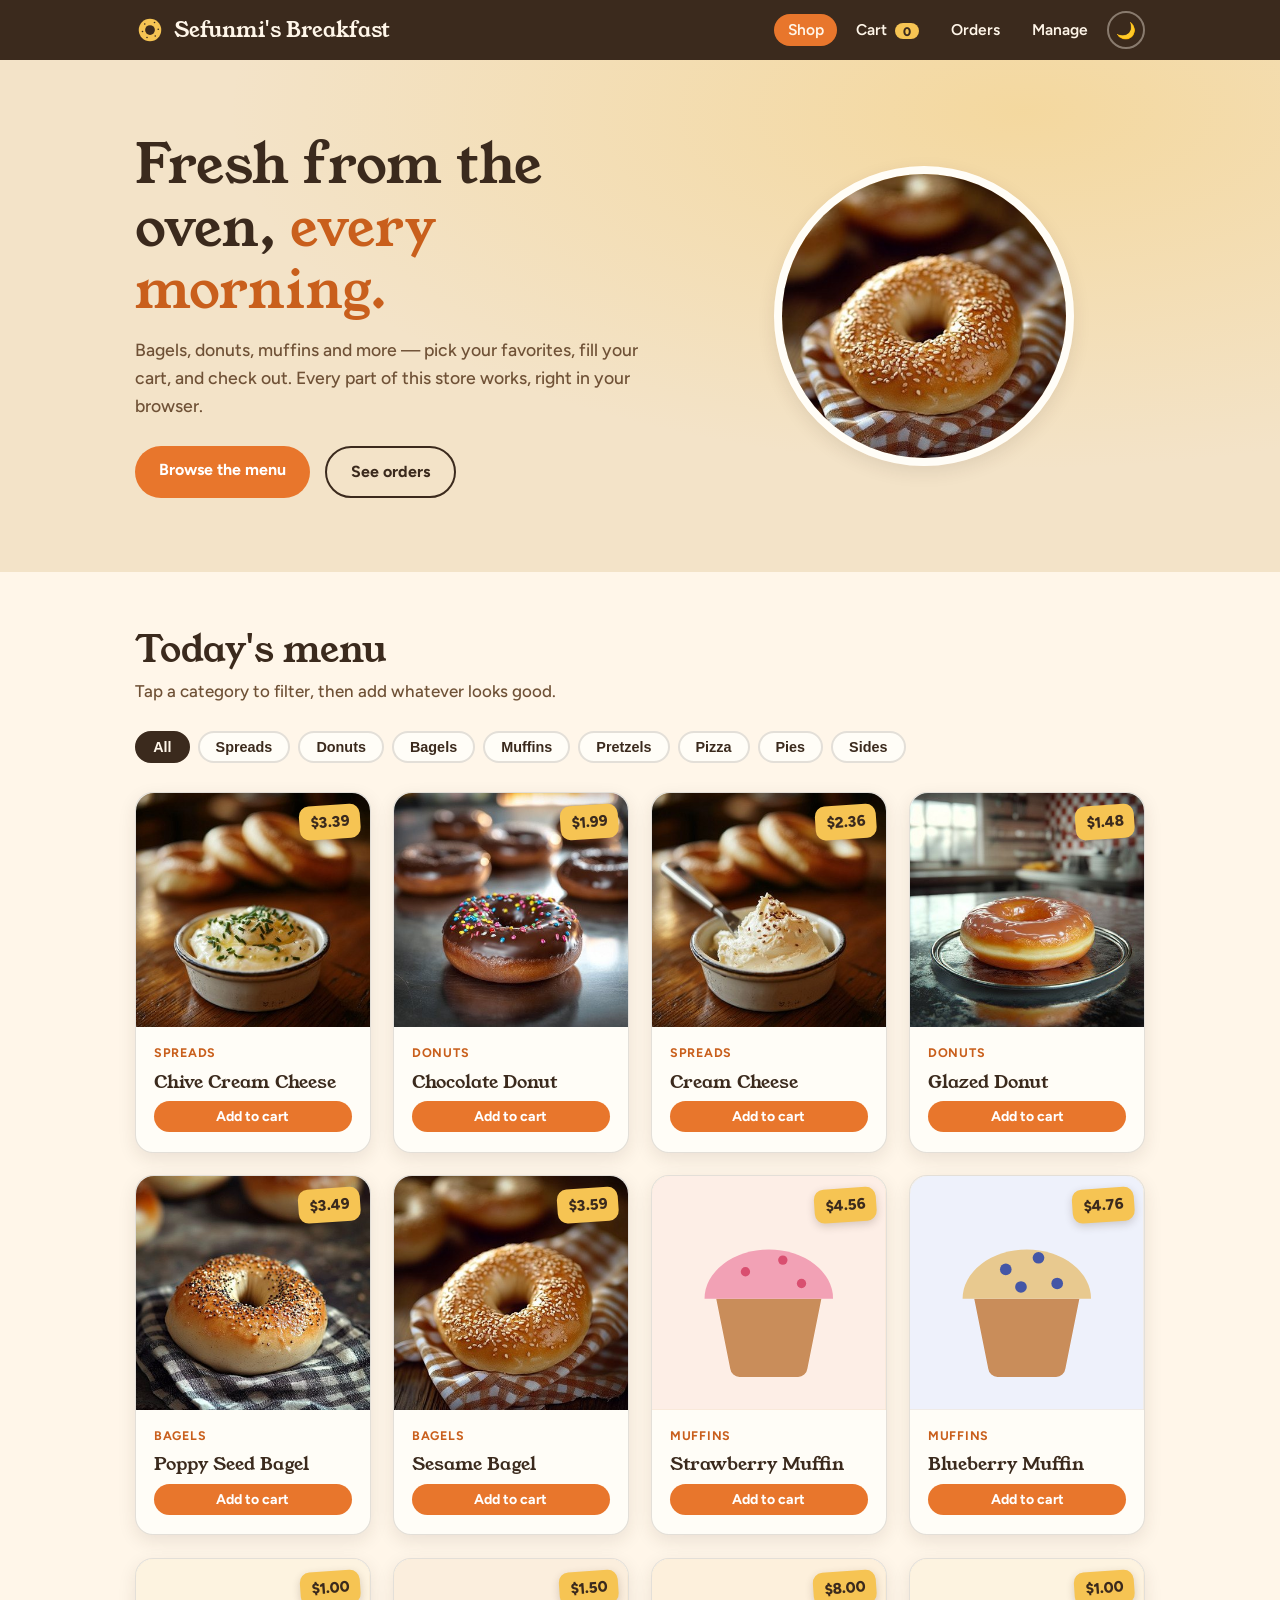
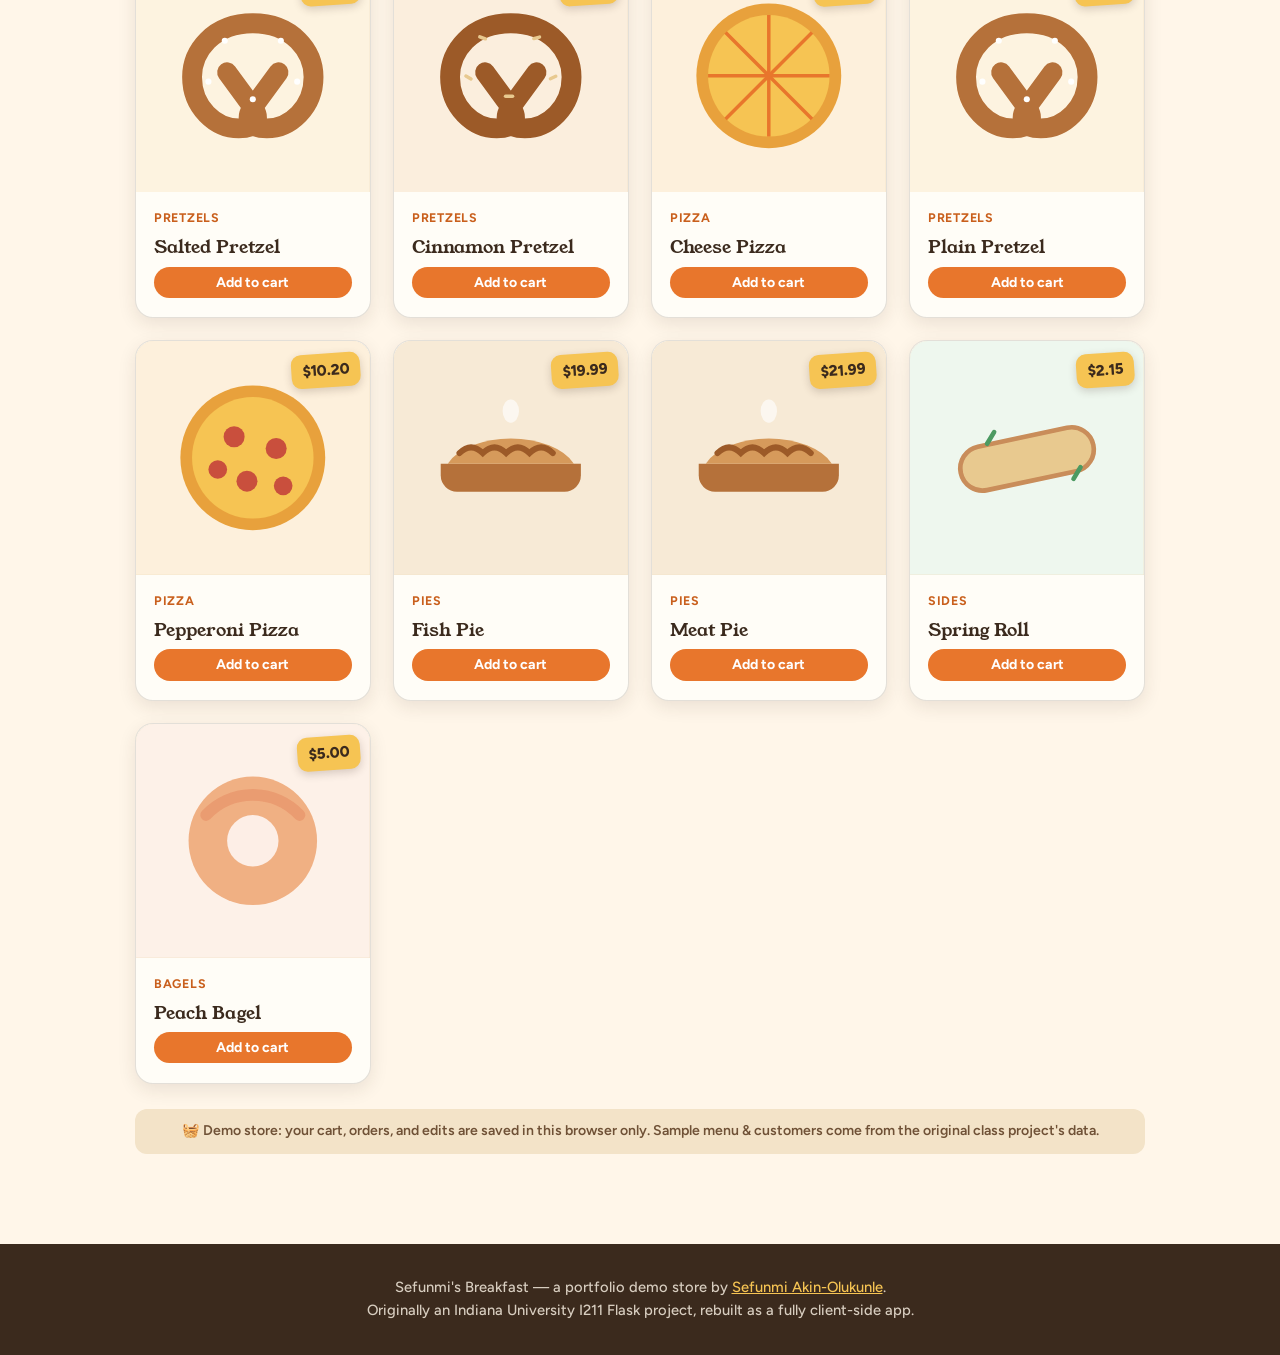
==== index.html @ 7dbb1f3c "added all html files" ====
<!DOCTYPE html>
<html lang="en" data-theme="day">
<head>
  <meta charset="UTF-8">
  <meta name="viewport" content="width=device-width, initial-scale=1.0">
  <title>Sefunmi's Breakfast — Shop</title>
  <meta name="description" content="Sefunmi's Breakfast — a demo bakery storefront with a working cart, checkout, order history, and inventory management. Built with vanilla JavaScript.">
  <link rel="preconnect" href="https://fonts.googleapis.com">
  <link rel="preconnect" href="https://fonts.gstatic.com" crossorigin>
  <link href="https://fonts.googleapis.com/css2?family=Young+Serif&family=Figtree:wght@400;600;700;800&display=swap" rel="stylesheet">
  <link rel="stylesheet" href="css/style.css">
</head>
<body>
  <header class="site-header">
    <div class="wrap bar">
      <a class="brand" href="index.html"><svg viewBox="0 0 40 40" aria-hidden="true"><circle cx="20" cy="20" r="15" fill="#f6c453"/><circle cx="20" cy="20" r="6.5" fill="#3b2a1d"/><g fill="#3b2a1d"><circle cx="13" cy="12" r="1.1"/><circle cx="26" cy="10" r="1.1"/><circle cx="31" cy="19" r="1.1"/><circle cx="10" cy="22" r="1.1"/><circle cx="27" cy="28" r="1.1"/><circle cx="16" cy="30" r="1.1"/></g></svg> Sefunmi's Breakfast</a>
      <button class="nav-toggle" id="nav-toggle" aria-expanded="false" aria-controls="site-nav">Menu</button>
      <nav class="site-nav" id="site-nav" aria-label="Main">
        <ul>
          <li><a href="index.html" aria-current="page">Shop</a></li>
          <li><a href="cart.html">Cart <span class="cart-badge" id="cart-badge">0</span></a></li>
          <li><a href="orders.html">Orders</a></li>
          <li><a href="manage.html">Manage</a></li>
          <li><button class="theme-btn" id="theme-btn" type="button" aria-label="Switch theme">🌙</button></li>
        </ul>
      </nav>
    </div>
  </header>

  <section class="hero">
    <div class="wrap">
      <div class="rise">
        <h1>Fresh from the oven, <em>every morning.</em></h1>
        <p>Bagels, donuts, muffins and more — pick your favorites, fill your cart, and check out. Every part of this store works, right in your browser.</p>
        <div class="cta-row">
          <a class="btn btn-primary" href="#menu">Browse the menu</a>
          <a class="btn btn-ghost" href="orders.html">See orders</a>
        </div>
      </div>
      <div class="hero-plate">
        <div class="steam" aria-hidden="true"><span></span><span></span><span></span></div>
        <img src="images/sesame-bagel.jpg" alt="A fresh sesame bagel">
      </div>
    </div>
  </section>

  <section class="section" id="menu">
    <div class="wrap">
      <h2>Today's menu</h2>
      <p class="sub">Tap a category to filter, then add whatever looks good.</p>
      <div class="chip-row" id="chip-row"></div>
      <div class="product-grid" id="product-grid"></div>
      <p class="demo-note">🧺 Demo store: your cart, orders, and edits are saved in this browser only. Sample menu &amp; customers come from the original class project's data.</p>
    </div>
  </section>


  <footer class="site-footer">
    <p>Sefunmi's Breakfast — a portfolio demo store by <a href="https://dsakinolu.github.io/portfolio/" rel="noopener">Sefunmi Akin-Olukunle</a>.</p>
    <p>Originally an Indiana University I211 Flask project, rebuilt as a fully client-side app.</p>
  </footer>

  <script src="js/data.js"></script>
  <script src="js/app.js"></script>
  <script src="js/shop.js"></script>
</body>
</html>
---- css/style.css ----
/* ==========================================================================
   Sefunmi's Breakfast — storefront
   Warm bakery system. Display: Young Serif · Body: Figtree
   ========================================================================== */

:root {
  --cream: #fff6e9;
  --crust: #f3e3c8;
  --card: #fffdf7;
  --espresso: #3b2a1d;
  --cocoa: #6f5136;
  --marmalade: #e8762c;
  --marmalade-deep: #c95f1c;
  --butter: #f6c453;
  --berry: #4456a6;
  --leaf: #4c9a62;
  --danger: #c94f3d;
  --line: rgba(59, 42, 29, 0.14);
  --shadow: 0 6px 18px rgba(59, 42, 29, 0.10);

  --font-display: "Young Serif", Georgia, serif;
  --font-body: "Figtree", system-ui, sans-serif;
  --radius: 18px;
  --maxw: 1080px;
  --pad: clamp(1rem, 4vw, 2.2rem);
}

[data-theme="evening"] {
  --cream: #241a12;
  --crust: #2f2318;
  --card: #33261a;
  --espresso: #f5ead9;
  --cocoa: #cdb59a;
  --line: rgba(245, 234, 217, 0.16);
  --shadow: 0 6px 18px rgba(0, 0, 0, 0.35);
}

* { box-sizing: border-box; margin: 0; padding: 0; }
html { scroll-behavior: smooth; }
body {
  font-family: var(--font-body);
  font-size: clamp(1rem, 0.97rem + 0.2vw, 1.06rem);
  line-height: 1.6;
  color: var(--espresso);
  background: var(--cream);
  transition: background 250ms ease, color 250ms ease;
}
img { max-width: 100%; display: block; }
a { color: var(--marmalade-deep); }
:focus-visible { outline: 3px solid var(--marmalade); outline-offset: 3px; border-radius: 6px; }
.wrap { max-width: var(--maxw); margin: 0 auto; padding-inline: var(--pad); }
h1, h2, h3 { font-family: var(--font-display); font-weight: 400; line-height: 1.15; }

@keyframes rise { from { opacity: 0; transform: translateY(14px); } to { opacity: 1; transform: none; } }
@keyframes steam {
  0% { transform: translateY(0) scaleX(1); opacity: 0; }
  25% { opacity: 0.7; }
  100% { transform: translateY(-46px) scaleX(1.6); opacity: 0; }
}
@keyframes tagSwing { 0%,100% { transform: rotate(-4deg); } 50% { transform: rotate(2deg); } }
@keyframes popIn { 0% { transform: scale(0.6); opacity: 0; } 70% { transform: scale(1.06); } 100% { transform: scale(1); opacity: 1; } }
.rise { animation: rise 500ms ease both; }
@media (prefers-reduced-motion: reduce) {
  *, *::before, *::after { animation: none !important; transition: none !important; }
}

/* --------------------------------------------------------------------------
   Header
   -------------------------------------------------------------------------- */
.site-header {
  background: var(--espresso);
  color: var(--cream);
  position: sticky; top: 0; z-index: 60;
}
[data-theme="evening"] .site-header { background: #17100a; }
.site-header .bar {
  display: flex; align-items: center; justify-content: space-between;
  gap: 0.8rem; padding-block: 0.7rem;
}
.brand {
  font-family: var(--font-display);
  font-size: clamp(1.05rem, 2.4vw, 1.3rem);
  color: #fff6e9; text-decoration: none; white-space: nowrap;
  display: flex; align-items: center; gap: 0.55rem;
}
.brand svg { width: 30px; height: 30px; flex: none; }
.site-nav ul { display: flex; gap: 0.3rem; list-style: none; align-items: center; }
.site-nav a {
  color: #fff6e9; text-decoration: none; font-weight: 600; font-size: 0.97rem;
  padding: 0.4rem 0.85rem; border-radius: 999px; white-space: nowrap;
  transition: background 150ms ease;
}
.site-nav a:hover { background: rgba(255, 246, 233, 0.14); }
.site-nav a[aria-current="page"] { background: var(--marmalade); }
.cart-badge {
  background: var(--butter); color: #3b2a1d;
  border-radius: 999px; font-size: 0.78rem; font-weight: 800;
  padding: 0.05rem 0.5rem; margin-left: 0.3rem;
}
.theme-btn {
  background: none; border: 2px solid rgba(255,246,233,0.4); color: #fff6e9;
  border-radius: 999px; width: 38px; height: 38px; cursor: pointer; font-size: 1rem;
}
.theme-btn:hover { border-color: var(--butter); }
.nav-toggle {
  display: none; background: var(--marmalade); border: none; color: #fff;
  font-weight: 700; font-size: 0.95rem; padding: 0.45rem 1rem;
  border-radius: 999px; cursor: pointer;
}
@media (max-width: 900px) {
  .nav-toggle { display: block; }
  .site-nav {
    position: absolute; top: 100%; left: 0; right: 0;
    background: var(--espresso); display: none;
    padding: 0.5rem var(--pad) 1rem;
  }
  [data-theme="evening"] .site-nav { background: #17100a; }
  .site-nav.open { display: block; }
  .site-nav ul { flex-direction: column; align-items: stretch; }
  .site-nav a { display: block; }
}

/* --------------------------------------------------------------------------
   Hero
   -------------------------------------------------------------------------- */
.hero {
  background:
    radial-gradient(ellipse at 80% 10%, rgba(246, 196, 83, 0.35), transparent 55%),
    var(--crust);
  padding-block: clamp(2.6rem, 7vw, 4.6rem);
  overflow: hidden;
}
.hero .wrap { display: grid; grid-template-columns: 1.2fr 1fr; gap: 2.5rem; align-items: center; }
@media (max-width: 780px) { .hero .wrap { grid-template-columns: 1fr; text-align: center; } }
.hero h1 { font-size: clamp(2.1rem, 5.5vw, 3.4rem); }
.hero h1 em { font-style: normal; color: var(--marmalade-deep); }
.hero p { margin-top: 0.9rem; font-size: 1.1rem; color: var(--cocoa); max-width: 46ch; font-weight: 500; }
@media (max-width: 780px) { .hero p { margin-inline: auto; } }
.hero .cta-row { margin-top: 1.6rem; display: flex; gap: 0.9rem; flex-wrap: wrap; }
@media (max-width: 780px) { .hero .cta-row { justify-content: center; } }
.hero-plate { position: relative; justify-self: center; }
.hero-plate img {
  width: clamp(200px, 26vw, 300px); aspect-ratio: 1; object-fit: cover;
  border-radius: 50%; border: 8px solid var(--card);
  box-shadow: var(--shadow);
}
.steam { position: absolute; top: -30px; left: 50%; transform: translateX(-50%); }
.steam span {
  position: absolute; bottom: 0; width: 5px; height: 34px; border-radius: 999px;
  background: var(--cocoa); opacity: 0;
  animation: steam 2.6s ease-out infinite;
}
.steam span:nth-child(1) { left: -18px; animation-delay: 0s; }
.steam span:nth-child(2) { left: 0; animation-delay: 0.9s; }
.steam span:nth-child(3) { left: 18px; animation-delay: 1.7s; }

/* Buttons */
.btn {
  font-family: var(--font-body); font-weight: 700; font-size: 1rem;
  display: inline-block; text-decoration: none; text-align: center;
  padding: 0.7rem 1.5rem; border-radius: 999px;
  border: none; cursor: pointer;
  transition: transform 130ms ease, filter 130ms ease;
}
.btn:hover { transform: translateY(-2px); filter: brightness(1.05); }
.btn:active { transform: translateY(1px); }
.btn-primary { background: var(--marmalade); color: #fff; }
.btn-dark { background: var(--espresso); color: var(--cream); }
[data-theme="evening"] .btn-dark { background: var(--butter); color: #3b2a1d; }
.btn-ghost { background: transparent; color: var(--espresso); border: 2px solid var(--espresso); }
[data-theme="evening"] .btn-ghost { color: var(--espresso); border-color: var(--cocoa); }
.btn-danger { background: transparent; color: var(--danger); border: 2px solid var(--danger); }
.btn.small { font-size: 0.88rem; padding: 0.45rem 1rem; }

/* --------------------------------------------------------------------------
   Sections, filters, product grid
   -------------------------------------------------------------------------- */
.section { padding-block: clamp(2.2rem, 6vw, 3.6rem); }
.section h2 { font-size: clamp(1.6rem, 4vw, 2.3rem); margin-bottom: 0.4rem; }
.section .sub { color: var(--cocoa); font-weight: 500; margin-bottom: 1.6rem; }

.chip-row { display: flex; gap: 0.5rem; flex-wrap: wrap; margin-bottom: 1.8rem; }
.chip {
  font-weight: 700; font-size: 0.9rem;
  background: var(--card); color: var(--espresso);
  border: 2px solid var(--line); border-radius: 999px;
  padding: 0.4rem 1rem; cursor: pointer;
  transition: all 140ms ease;
}
.chip:hover { border-color: var(--marmalade); }
.chip.active { background: var(--espresso); color: var(--cream); border-color: var(--espresso); }
[data-theme="evening"] .chip.active { background: var(--butter); color: #3b2a1d; border-color: var(--butter); }

.product-grid {
  display: grid;
  grid-template-columns: repeat(auto-fill, minmax(220px, 1fr));
  gap: 1.4rem;
}
.product {
  background: var(--card);
  border: 1px solid var(--line);
  border-radius: var(--radius);
  overflow: visible;
  position: relative;
  display: flex; flex-direction: column;
  box-shadow: var(--shadow);
  transition: transform 160ms ease;
  animation: rise 450ms ease both;
}
.product:hover { transform: translateY(-5px); }
.product .photo {
  aspect-ratio: 1; border-radius: var(--radius) var(--radius) 0 0;
  overflow: hidden; background: var(--crust);
  display: flex; align-items: center; justify-content: center;
}
.product .photo img, .product .photo svg { width: 100%; height: 100%; object-fit: cover; }
.price-tag {
  position: absolute; top: 10px; right: 10px;
  background: var(--butter); color: #3b2a1d;
  font-weight: 800; font-size: 0.95rem;
  padding: 0.3rem 0.7rem; border-radius: 10px;
  box-shadow: 0 3px 8px rgba(59,42,29,0.2);
  transform: rotate(-4deg);
  transform-origin: top right;
}
.product:hover .price-tag { animation: tagSwing 900ms ease; }
.product .body { padding: 1rem 1.1rem 1.2rem; display: flex; flex-direction: column; gap: 0.55rem; flex: 1; }
.product h3 { font-size: 1.12rem; }
.product .cat { font-size: 0.78rem; font-weight: 700; color: var(--marmalade-deep); text-transform: uppercase; letter-spacing: 0.06em; }
.product .btn { margin-top: auto; }

/* --------------------------------------------------------------------------
   Tables (cart, orders, manage)
   -------------------------------------------------------------------------- */
.panel {
  background: var(--card); border: 1px solid var(--line);
  border-radius: var(--radius); box-shadow: var(--shadow);
  padding: clamp(1.1rem, 3vw, 1.8rem);
  margin-bottom: 1.6rem;
}
.table-wrap { overflow-x: auto; }
table { width: 100%; border-collapse: collapse; font-size: 0.97rem; }
th {
  text-align: left; font-size: 0.78rem; text-transform: uppercase;
  letter-spacing: 0.07em; color: var(--cocoa);
  padding: 0.5rem 0.7rem; border-bottom: 2px solid var(--line);
}
td { padding: 0.65rem 0.7rem; border-bottom: 1px solid var(--line); vertical-align: middle; }
tr:last-child td { border-bottom: none; }
td .thumb { width: 46px; height: 46px; border-radius: 10px; object-fit: cover; }
.qty-ctl { display: inline-flex; align-items: center; gap: 0.5rem; }
.qty-ctl button {
  width: 30px; height: 30px; border-radius: 50%;
  border: 2px solid var(--line); background: var(--card);
  color: var(--espresso);
  font-weight: 800; cursor: pointer; font-size: 1rem; line-height: 1;
}
.qty-ctl button:hover { border-color: var(--marmalade); color: var(--marmalade-deep); }
.money { font-variant-numeric: tabular-nums; font-weight: 700; }
.total-row { font-family: var(--font-display); font-size: 1.25rem; }

.empty-state { text-align: center; padding: 2.5rem 1rem; color: var(--cocoa); font-weight: 500; }
.empty-state .big { font-size: 2.6rem; display: block; margin-bottom: 0.5rem; }

/* Order cards */
.order-card {
  background: var(--card); border: 1px solid var(--line);
  border-radius: var(--radius); box-shadow: var(--shadow);
  margin-bottom: 1.1rem; overflow: hidden;
}
.order-card.flash { animation: popIn 500ms ease both; border-color: var(--marmalade); }
.order-head {
  display: flex; justify-content: space-between; align-items: center; gap: 0.8rem;
  padding: 1rem 1.3rem; cursor: pointer; flex-wrap: wrap;
  background: none; border: none; width: 100%; text-align: left;
  font-family: var(--font-body); color: var(--espresso);
}
.order-head:hover { background: rgba(232, 118, 44, 0.06); }
.order-head .oid { font-family: var(--font-display); font-size: 1.15rem; }
.order-head .meta { color: var(--cocoa); font-weight: 600; font-size: 0.92rem; }
.order-body { padding: 0 1.3rem 1.2rem; display: none; }
.order-card.open .order-body { display: block; }

/* Forms */
.form-grid { display: grid; grid-template-columns: repeat(auto-fit, minmax(200px, 1fr)); gap: 0.9rem; }
label.field { display: grid; gap: 0.3rem; font-weight: 700; font-size: 0.9rem; }
input, select {
  font-family: var(--font-body); font-size: 1rem; color: var(--espresso);
  padding: 0.6rem 0.8rem; border: 2px solid var(--line);
  border-radius: 12px; background: var(--card); width: 100%;
}
input:focus, select:focus { outline: none; border-color: var(--marmalade); }
.form-actions { display: flex; gap: 0.8rem; margin-top: 1rem; flex-wrap: wrap; }

/* Manage tabs */
.tab-row { display: flex; gap: 0.8rem; margin-bottom: 1.6rem; flex-wrap: wrap; }
.mng-zone { display: none; }
.mng-zone.active { display: block; }
.row-actions { display: flex; gap: 0.4rem; }

/* --------------------------------------------------------------------------
   Toast + footer
   -------------------------------------------------------------------------- */
#toast {
  position: fixed; left: 50%; bottom: 1.4rem; transform: translateX(-50%) translateY(80px);
  background: var(--espresso); color: var(--cream);
  font-weight: 700; padding: 0.75rem 1.4rem; border-radius: 999px;
  box-shadow: 0 8px 24px rgba(0,0,0,0.25);
  transition: transform 250ms cubic-bezier(.4,1.4,.5,1);
  z-index: 120; white-space: nowrap;
}
#toast.show { transform: translateX(-50%) translateY(0); }
[data-theme="evening"] #toast { background: var(--butter); color: #3b2a1d; }

.site-footer {
  background: var(--espresso); color: rgba(255, 246, 233, 0.8);
  text-align: center; padding: 2rem var(--pad);
  font-weight: 500; font-size: 0.92rem; margin-top: 2rem;
}
[data-theme="evening"] .site-footer { background: #17100a; }
.site-footer a { color: var(--butter); }
.demo-note {
  background: var(--crust); border-radius: 12px;
  font-size: 0.88rem; font-weight: 600; color: var(--cocoa);
  padding: 0.7rem 1rem; margin-top: 1.6rem; text-align: center;
}
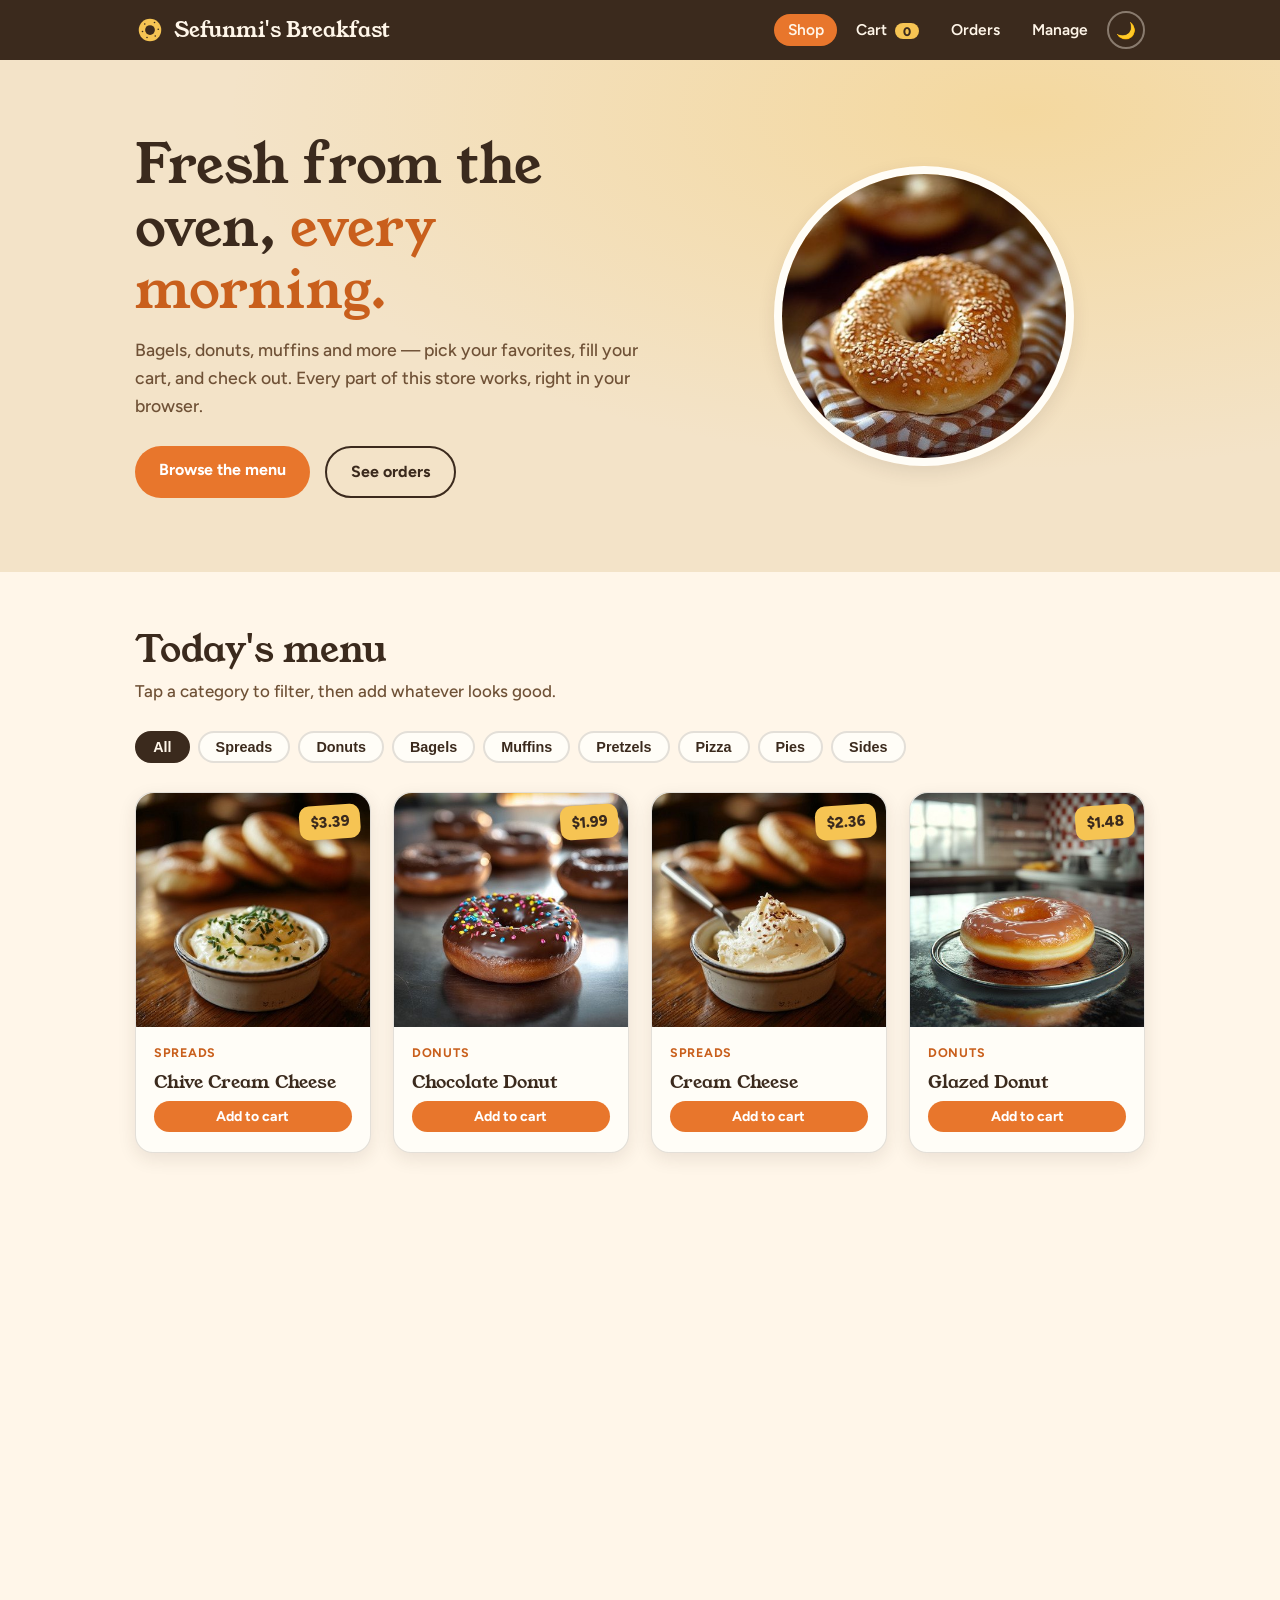
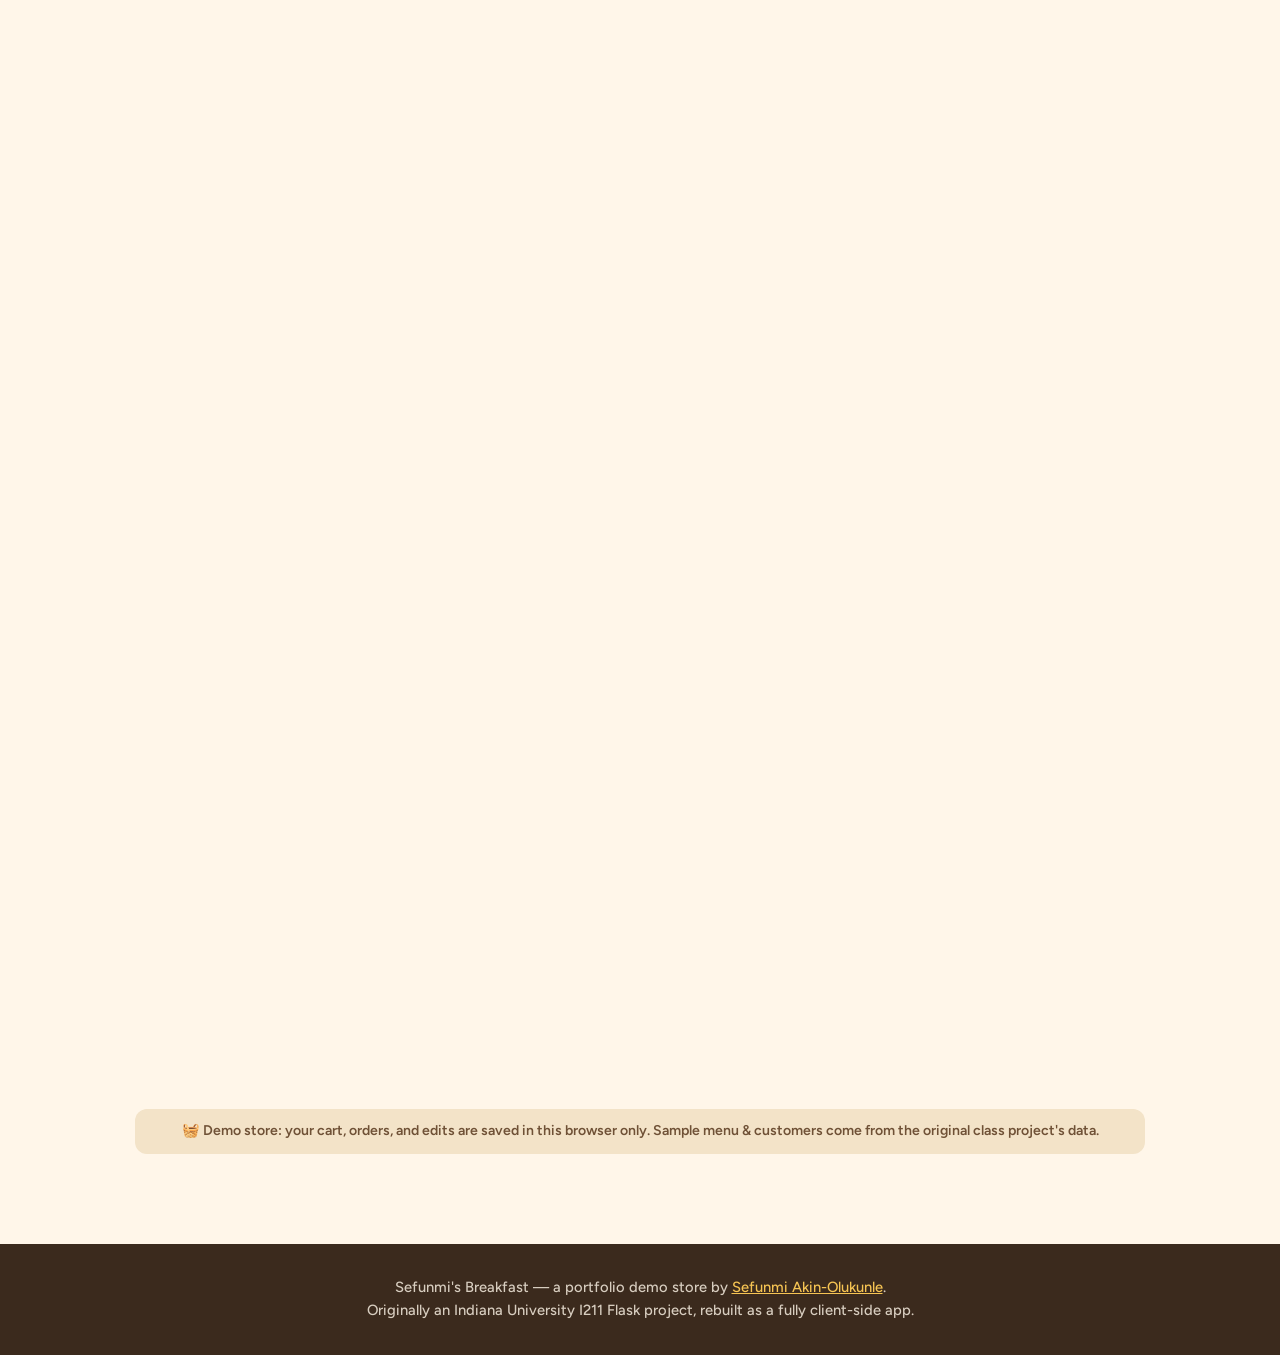
==== commit c828bb47: "adjustments" ====
--- a/index.html
+++ b/index.html
@@ -8,6 +8,12 @@
   <link rel="preconnect" href="https://fonts.googleapis.com">
   <link rel="preconnect" href="https://fonts.gstatic.com" crossorigin>
   <link href="https://fonts.googleapis.com/css2?family=Young+Serif&family=Figtree:wght@400;600;700;800&display=swap" rel="stylesheet">
+  <link rel="manifest" href="manifest.json">
+  <meta name="theme-color" content="#3b2a1d">
+  <link rel="icon" href="images/icon-192.png" type="image/png">
+  <link rel="apple-touch-icon" href="images/apple-touch-icon.png">
+  <meta name="apple-mobile-web-app-capable" content="yes">
+  <meta name="apple-mobile-web-app-title" content="Sefunmi's Breakfast">
   <link rel="stylesheet" href="css/style.css">
 </head>
 <body>
@@ -63,5 +69,8 @@
   <script src="js/data.js"></script>
   <script src="js/app.js"></script>
   <script src="js/shop.js"></script>
+  <script>
+    if ("serviceWorker" in navigator) window.addEventListener("load", () => navigator.serviceWorker.register("./sw.js"));
+  </script>
 </body>
 </html>
